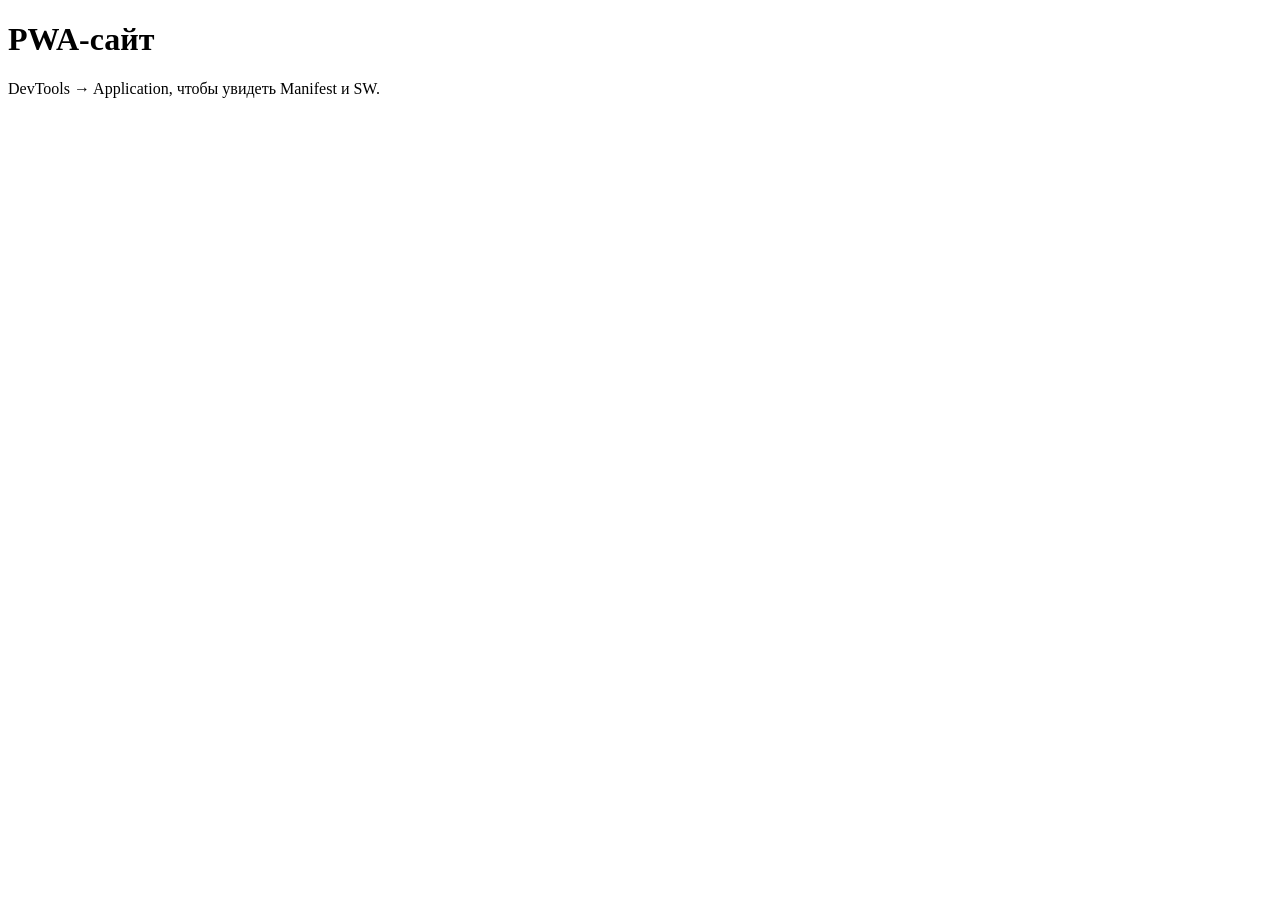
==== index.html @ b0007825 "Initial commit" ====
<!doctype html>
<html lang="ru">
<head>
  <meta charset="utf-8" />
  <meta name="viewport" content="width=device-width,initial-scale=1" />
  <meta name="theme-color" content="#ffffff" />
  <link rel="manifest" href="/manifest.webmanifest" />
  <link rel="stylesheet" href="/styles.css" />
  <title>PWA</title>
</head>
<body>
  <h1>PWA-сайт</h1>
  <p>DevTools → Application, чтобы увидеть Manifest и SW.</p>

  <script src="/app.js"></script>
</body>
</html>
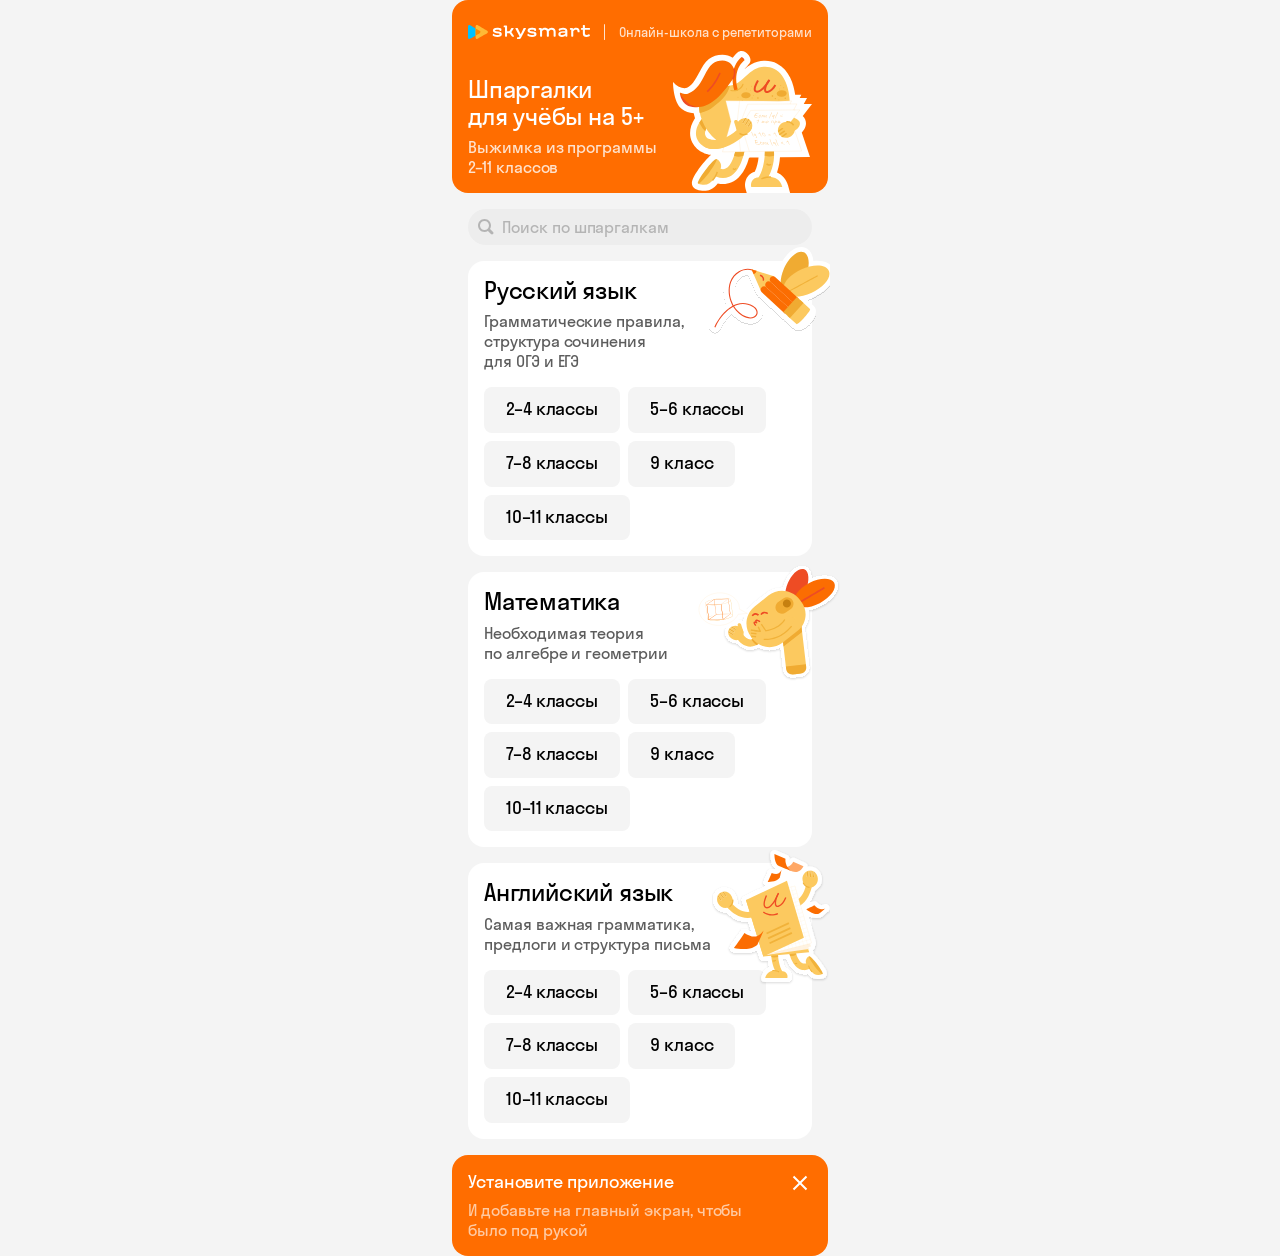
==== commit 62c72eba: "v0.1 Main page" ====
--- a/index.html
+++ b/index.html
@@ -1,17 +1,185 @@
 <!doctype html>
 <html lang="ru">
-<head>
-  <meta charset="utf-8" />
-  <meta name="viewport" content="width=device-width,initial-scale=1" />
-  <meta name="theme-color" content="#ffffff" />
-  <link rel="manifest" href="/manifest.webmanifest" />
-  <link rel="stylesheet" href="/styles.css" />
-  <title>PWA</title>
-</head>
-<body>
-  <h1>PWA-сайт</h1>
-  <p>DevTools → Application, чтобы увидеть Manifest и SW.</p>
+  <head>
+    <meta charset="utf-8" />
+    <meta name="viewport" content="width=device-width,initial-scale=1" />
+    <meta name="theme-color" content="#FF6D00" />
+    <link rel="manifest" href="manifest.webmanifest" />
+    <link rel="stylesheet" href="css/global-styles.css" />
+    <link rel="stylesheet" href="css/search.css" />
 
-  <script src="/app.js"></script>
-</body>
+    <title>Main page</title>
+  </head>
+
+  <body>
+    <header class="header header--main">
+      <div class="logo">
+        <img src="icons/logo_white.svg" class="logo__img" />
+        <div class="logo__divider"></div>
+        <p class="logo__text font-xxs">Онлайн-школа с репетиторами</p>
+      </div>
+      <div class="intro">
+        <div class="intro__content">
+          <h1 class="intro__title font-xl">Шпаргалки для учёбы на 5+</h1>
+          <p class="intro__subtitle font-s">
+            Выжимка из программы <span class="no-wrap">2–11</span>&nbsp;классов
+          </p>
+        </div>
+        <div class="intro__img">
+          <img src="imgs/apple.svg" />
+        </div>
+      </div>
+    </header>
+
+    <space></space>
+
+    <nav>
+      <div class="search-box">
+        <span class="search-box__icon" aria-hidden="true">
+          <img src="icons/zoom.svg" alt="" />
+        </span>
+
+        <input
+          class="search-box__input font-s"
+          type="search"
+          id="site-search"
+          placeholder="Поиск по шпаргалкам"
+          autocomplete="off"
+        />
+
+        <button
+          class="search-box__clear"
+          type="button"
+          aria-label="Очистить поиск"
+        >
+          <img src="icons/close-circle-grey.svg" alt="" />
+        </button>
+        <!-- <div class="search-results" id="search-results"></div> -->
+      </div>
+    </nav>
+
+    <space></space>
+
+    <main>
+      <section class="content">
+        <div class="subject">
+          <div class="subject__content">
+            <div class="subject__text">
+              <p class="subject__title font-xl">Русский язык</p>
+              <p class="subject__subtitle font-s">
+                Грамматические правила, структура сочинения для ОГЭ и ЕГЭ
+              </p>
+            </div>
+            <div class="subject__img">
+              <img src="imgs/pencil.svg" class="pencil" />
+            </div>
+          </div>
+
+          <div class="subject__nav">
+            <a href="/pages/russian-2-4.html" class="subject__link font-m">
+              2–4 классы
+            </a>
+            <a href="/pages/russian-5-6.html" class="subject__link font-m">
+              5–6 классы
+            </a>
+            <a href="/pages/russian-7-8.html" class="subject__link font-m">
+              7–8 классы
+            </a>
+            <a href="/pages/russian-9.html" class="subject__link font-m">
+              9 класс
+            </a>
+            <a href="/pages/russian-10-11.html" class="subject__link font-m">
+              10–11 классы
+            </a>
+          </div>
+        </div>
+
+        <div class="subject">
+          <div class="subject__content">
+            <div class="subject__text">
+              <p class="subject__title font-xl">Математика</p>
+              <p class="subject__subtitle font-s">
+                Необходимая теория по&nbsp;алгебре&nbsp;и&nbsp;геометрии
+              </p>
+            </div>
+            <div class="subject__img">
+              <img src="imgs/cube-thinker.svg" class="cube-thinker" />
+            </div>
+          </div>
+
+          <div class="subject__nav">
+            <a href="/pages/math-2-4.html" class="subject__link font-m">
+              2–4 классы
+            </a>
+            <a href="/pages/math-5-6.html" class="subject__link font-m">
+              5–6 классы
+            </a>
+            <a href="/pages/math-7-8.html" class="subject__link font-m">
+              7–8 классы
+            </a>
+            <a href="/pages/math-9.html" class="subject__link font-m">
+              9 класс
+            </a>
+            <a href="/pages/math-10-11.html" class="subject__link font-m">
+              10–11 классы
+            </a>
+          </div>
+        </div>
+
+        <div class="subject">
+          <div class="subject__content">
+            <div class="subject__text">
+              <p class="subject__title font-xl">Английский язык</p>
+              <p class="subject__subtitle font-s">
+                Самая важная грамматика, предлоги и структура письма
+              </p>
+            </div>
+            <div class="subject__img">
+              <img src="imgs/workbook.svg" class="workbook" />
+            </div>
+          </div>
+
+          <div class="subject__nav">
+            <a href="/pages/english-2-4.html" class="subject__link font-m">
+              2–4 классы
+            </a>
+            <a href="/pages/english-5-6.html" class="subject__link font-m">
+              5–6 классы
+            </a>
+            <a href="/pages/english-7-8.html" class="subject__link font-m">
+              7–8 классы
+            </a>
+            <a href="/pages/english-9.html" class="subject__link font-m">
+              9 класс
+            </a>
+            <a href="/pages/english-10-11.html" class="subject__link font-m">
+              10–11 классы
+            </a>
+          </div>
+        </div>
+      </section>
+    </main>
+
+    <space></space>
+
+    <aside class="pwa">
+      <div class="pwa__content">
+        <p class="pwa__title font-m">Установите приложение</p>
+        <p class="pwa__subtitle font-s">
+          И&nbsp;добавьте на&nbsp;главный экран, чтобы было под рукой
+        </p>
+      </div>
+
+      <!-- <div>
+        <img src="" />
+      </div> -->
+
+      <button type="button" class="pwa__close">
+        <img src="icons/close_white.svg" />
+      </button>
+    </aside>
+
+    <script src="/app.js"></script>
+    <script src="js/search.js"></script>
+  </body>
 </html>
--- a/css/global-styles.css
+++ b/css/global-styles.css
@@ -0,0 +1,242 @@
+@font-face {
+  font-family: "StratosSkyeng";
+  src:
+    url("../fonts/stratosskyengweb-regular.woff2") format("woff2"),
+    url("../fonts/stratosskyengweb-regular.woff") format("woff");
+  font-weight: 400;
+  font-style: normal;
+  font-display: swap;
+}
+
+:root {
+  --bg-contrast: #ff6d00;
+  --bg-surface: #fff;
+  --grey: #f4f4f4;
+  --text-main: #000;
+  --text-w8: rgba(255, 255, 255, 0.8);
+  --text-w64: rgba(255, 255, 255, 0.64);
+  --text-w: rgba(255, 255, 255, 1);
+  --text-b64: rgba(0, 0, 0, 0.64);
+}
+
+*,
+*::before,
+*::after {
+  box-sizing: border-box;
+  margin: 0;
+  padding: 0;
+  font-family: "StratosSkyeng", sans-serif;
+  font-weight: 400;
+  font-variant-numeric: lining-nums proportional-nums;
+}
+img {
+  pointer-events: none;
+}
+a {
+  text-decoration: none;
+  color: var(--text-main);
+}
+button {
+  cursor: pointer;
+}
+body {
+  background-color: var(--grey);
+  overflow-x: hidden;
+}
+.no-wrap {
+  white-space: nowrap;
+}
+space {
+  display: block;
+  margin-bottom: 16px;
+}
+
+.font-xxl {
+  font-size: 26px;
+  line-height: 106%;
+  letter-spacing: -0.39px;
+}
+
+.font-xl {
+  font-size: 24px;
+  line-height: 110%;
+  letter-spacing: -0.192px;
+}
+
+.font-l {
+  font-size: 20px;
+  line-height: 110%;
+  letter-spacing: -0.16px;
+}
+
+.font-m {
+  font-size: 18px;
+  line-height: 120%;
+  letter-spacing: -0.09px;
+}
+
+.font-s {
+  font-size: 16px;
+  line-height: 125%;
+  letter-spacing: -0.048px;
+}
+
+.font-xs {
+  font-size: 14px;
+  line-height: 112%;
+  letter-spacing: -0.014px;
+}
+
+.font-xxs {
+  font-size: 13px;
+  line-height: 16px;
+  letter-spacing: 0.007px;
+}
+
+header,
+aside {
+  width: 376px;
+  margin: auto;
+}
+nav,
+main {
+  width: 344px;
+  margin: auto;
+}
+
+.header--main {
+  background-color: var(--bg-contrast);
+  border-radius: 16px;
+  padding: 16px;
+  display: flex;
+  flex-direction: column;
+  gap: 12px;
+}
+
+.logo {
+  display: flex;
+  justify-content: space-between;
+  align-items: center;
+}
+.logo__img {
+  /* width: 128px; */
+  height: 32px;
+}
+.logo__divider {
+  background-color: var(--text-w8);
+  width: 1px;
+  height: 16px;
+  border-radius: 8px;
+}
+.logo__text {
+  white-space: nowrap;
+  color: var(--text-w8);
+}
+
+.intro {
+  display: flex;
+  gap: 10px;
+  align-items: flex-end;
+}
+.intro__content {
+  display: flex;
+  flex-direction: column;
+  gap: 8px;
+}
+.intro__title {
+  color: var(--text-w);
+}
+.intro__subtitle {
+  color: var(--text-w8);
+}
+.intro__img {
+  width: 115px;
+  height: 117px;
+  overflow: visible;
+  img {
+    position: relative;
+    top: -9px;
+    left: -24px;
+  }
+}
+
+.content {
+  display: flex;
+  flex-direction: column;
+  gap: 16px;
+}
+
+.subject {
+  background-color: var(--bg-surface);
+  border-radius: 16px;
+  padding: 16px;
+  display: flex;
+  flex-direction: column;
+  gap: 16px;
+}
+.subject__content {
+  display: flex;
+}
+.subject__text {
+  display: flex;
+  flex-direction: column;
+  gap: 8px;
+}
+.subject__subtitle {
+  color: var(--text-b64);
+}
+.subject__img {
+  width: 52px;
+  height: 0;
+  overflow: visible;
+  img {
+    position: relative;
+  }
+  .pencil {
+    left: -55.82px;
+    top: -52.06px;
+  }
+  .cube-thinker {
+    left: -51.54px;
+    top: -31.3px;
+  }
+  .workbook {
+    left: -32px;
+    top: -29px;
+  }
+}
+.subject__nav {
+  display: flex;
+  flex-direction: row;
+  flex-wrap: wrap;
+  gap: 8px;
+}
+.subject__link {
+  background-color: var(--grey);
+  padding: 11px 22px 13px;
+  border-radius: 8px;
+}
+.pwa {
+  background-color: var(--bg-contrast);
+  display: flex;
+  gap: 16px;
+  border-radius: 16px;
+  padding: 16px;
+}
+.pwa__content {
+  display: flex;
+  flex-direction: column;
+  gap: 8px;
+}
+.pwa__title {
+  color: var(--text-w);
+}
+.pwa__subtitle {
+  color: var(--text-w64);
+}
+.pwa__close {
+  width: 24px;
+  height: 24px;
+  background-color: transparent;
+  border: 0;
+}
--- a/css/search.css
+++ b/css/search.css
@@ -0,0 +1,66 @@
+.search-box {
+  position: relative;
+}
+
+.search-box__input {
+  width: 100%;
+  height: 36px;
+  padding: 0 34px 0 34px;
+  border: none;
+  border-radius: 100px;
+  background-color: #ededed;
+  outline: none;
+}
+
+.search-box__input::placeholder {
+  color: rgba(0, 0, 0, 0.24);
+}
+
+.search-box__input::-webkit-search-cancel-button,
+.search-box__input::-webkit-search-decoration {
+  -webkit-appearance: none;
+  appearance: none;
+}
+
+.search-box__icon,
+.search-box__clear {
+  position: absolute;
+  top: 50%;
+  transform: translateY(-50%);
+}
+
+.search-box__icon {
+  left: 10px;
+  display: flex;
+  align-items: center;
+  justify-content: center;
+  pointer-events: none;
+}
+
+.search-box__clear {
+  right: 10px;
+  display: flex;
+  align-items: center;
+  justify-content: center;
+  width: 16px;
+  height: 16px;
+  padding: 0;
+  border: none;
+  background: transparent;
+  cursor: pointer;
+
+  opacity: 0;
+  pointer-events: none;
+}
+
+.search-box--filled .search-box__clear {
+  opacity: 1;
+  pointer-events: auto;
+}
+
+.search-box__icon img,
+.search-box__clear img {
+  width: 16px;
+  height: 16px;
+  display: block;
+}
